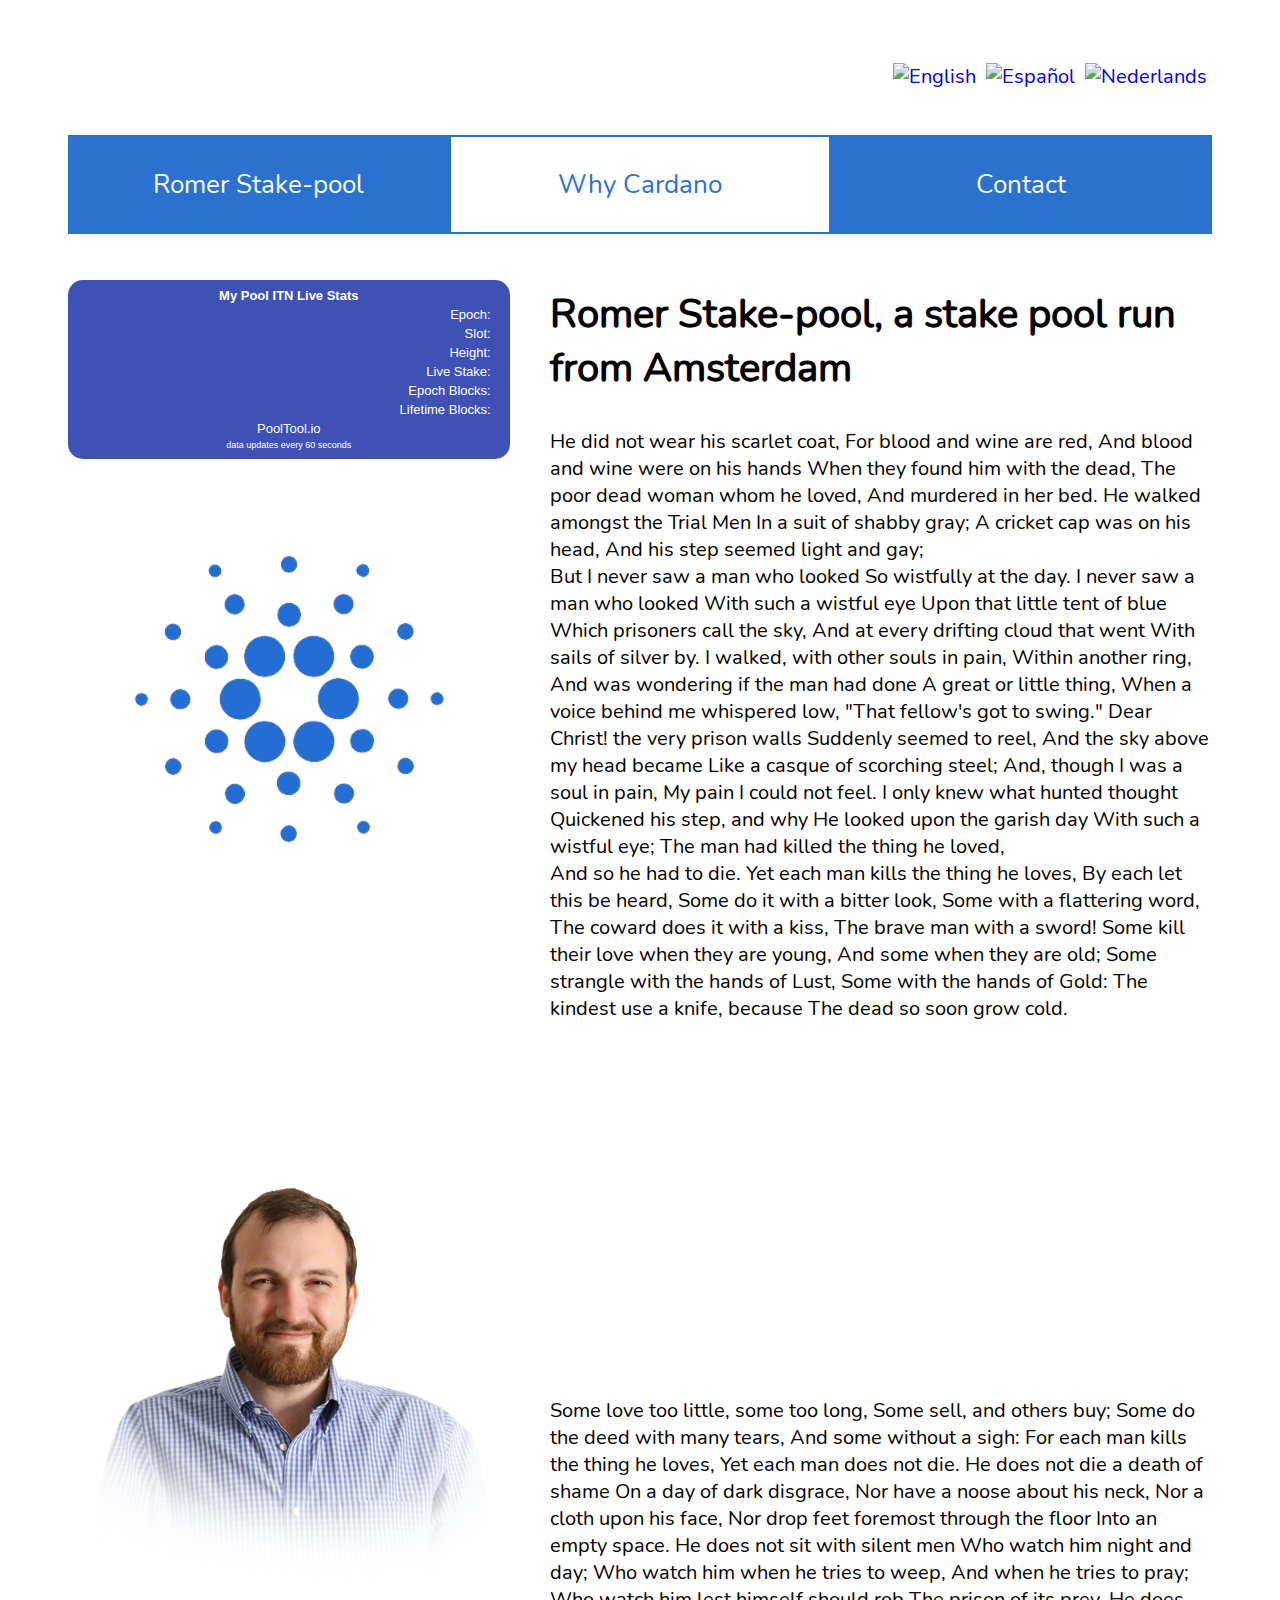
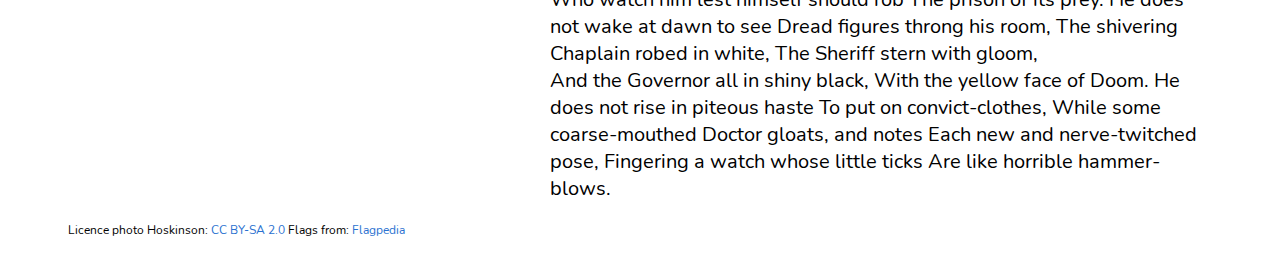
==== index.html @ c76e5693 "concept ontwerp" ====
<!DOCTYPE html>
<html lang="en">

<head>
    <meta charset="UTF-8">
    <meta http-equiv="X-UA-Compatible" content="IE=edge">
    <meta name="viewport" content="width=device-width, initial-scale=1.0">
    <script src="https://ajax.googleapis.com/ajax/libs/jquery/3.4.1/jquery.min.js"></script>
    <script src="https://cdnjs.cloudflare.com/ajax/libs/numeral.js/2.0.6/numeral.min.js"></script>
    <script defer type="text/javascript" src="pooltool.js"></script>
    <link rel="stylesheet" type="text/css" href="ptwidgetstyle.css">
    <link rel="stylesheet" type="text/css" href="style.css">
    <title>Romer Stakepool</title>
</head>

<body>

    <header>
        <ul>
            <li><a href="index.html"><img
                src="https://flagcdn.com/gb.svg"
                height="40"
                alt="English"></a></li>
            <li><a href="es.html"><img
                src="https://flagcdn.com/es.svg"
                height="40"
                alt="Español"></a></li>
                <li><a href="nl.html"><img
                    src="https://flagcdn.com/nl.svg"
                    height="40"
                    alt="Nederlands"></a></li>
        </ul>
    </header>

    <nav class = "nav">
        <ul>
        <li><a href="index.html">Romer Stake-pool</a> </li>
        <li><a href="about.html">Why Cardano</a> </li>
        <li><a href="contact.html">Contact</a></li>
    </ul>
    </nav>

    <div class="container">
        <table class="ptwidget">
            <tr>
                <th colspan=2>My Pool ITN Live Stats</th>
            </tr>
            <tr>
                <td class="ptwidgetright">Epoch:</td>
                <td class="ptwidgetleft" id="ptepoch"></td>
            </tr>
            <tr>
                <td class="ptwidgetright">Slot:</td>
                <td class="ptwidgetleft" id="ptslot"></td>
            </tr>
            <tr>
                <td class="ptwidgetright">Height:</td>
                <td class="ptwidgetleft" id="ptheight"></td>
            </tr>
            <tr>
                <td class="ptwidgetright">Live Stake:</td>
                <td class="ptwidgetleft" id="ptstake"></td>
            </tr>
            <tr>
                <td class="ptwidgetright">Epoch Blocks:</td>
                <td class="ptwidgetleft" id="pteblocks"></td>
            </tr>
            <tr>
                <td class="ptwidgetright">Lifetime Blocks:</td>
                <td class="ptwidgetleft" id="ptlblocks"></td>
            </tr>

            <tr>
                <td colspan=2 class="ptwidgetcenter"><a class="ptwidget" href="https://pooltool.io" target="_blank">
                        PoolTool.io</a>
                    <br /><span class="ptwidget">data updates every 60 seconds</span>
                </td>
            </tr>
        </table>

        <div class="text">
            <h2>Romer Stake-pool, a stake pool run from Amsterdam</h2>
            <p>He did not wear his scarlet coat,
                For blood and wine are red,
                And blood and wine were on his hands
                When they found him with the dead,
                The poor dead woman whom he loved,
                And murdered in her bed.
                
                He walked amongst the Trial Men
                In a suit of shabby gray;
                A cricket cap was on his head,
                And his step seemed light and gay; <br/>
                But I never saw a man who looked
                So wistfully at the day.
                
                I never saw a man who looked
                With such a wistful eye
                Upon that little tent of blue
                Which prisoners call the sky,
                And at every drifting cloud that went
                With sails of silver by.
                
                I walked, with other souls in pain,
                Within another ring,
                And was wondering if the man had done
                A great or little thing,
                When a voice behind me whispered low,
                "That fellow's got to swing."
                
                Dear Christ! the very prison walls
                Suddenly seemed to reel,
                And the sky above my head became
                Like a casque of scorching steel;
                And, though I was a soul in pain,
                My pain I could not feel.
                
                I only knew what hunted thought
                Quickened his step, and why
                He looked upon the garish day
                With such a wistful eye;
                The man had killed the thing he loved,<br/>
                And so he had to die.
                
                Yet each man kills the thing he loves,
                By each let this be heard,
                Some do it with a bitter look,
                Some with a flattering word,
                The coward does it with a kiss,
                The brave man with a sword!
                
                Some kill their love when they are young,
                And some when they are old;
                Some strangle with the hands of Lust,
                Some with the hands of Gold:
                The kindest use a knife, because
                The dead so soon grow cold.
                <iframe width="560" height="315" src="https://www.youtube.com/embed/MtN1YnoL46Q" frameborder="0" allow="accelerometer; autoplay; clipboard-write; encrypted-media; gyroscope; picture-in-picture" allowfullscreen></iframe>
                Some love too little, some too long,
                Some sell, and others buy;
                Some do the deed with many tears,
                And some without a sigh:
                For each man kills the thing he loves,
                Yet each man does not die.
                
                He does not die a death of shame
                On a day of dark disgrace,
                Nor have a noose about his neck,
                Nor a cloth upon his face,
                Nor drop feet foremost through the floor
                Into an empty space.
                
                He does not sit with silent men
                Who watch him night and day;
                Who watch him when he tries to weep,
                And when he tries to pray;
                Who watch him lest himself should rob
                The prison of its prey.
                
                He does not wake at dawn to see
                Dread figures throng his room,
                The shivering Chaplain robed in white,
                The Sheriff stern with gloom,<br/>
                And the Governor all in shiny black,
                With the yellow face of Doom.
                
                He does not rise in piteous haste
                To put on convict-clothes,
                While some coarse-mouthed Doctor gloats, and notes
                Each new and nerve-twitched pose,
                Fingering a watch whose little ticks
                Are like horrible hammer-blows.
                </p>
        </div>

        <div class="logo">
            <img src="logo.png" width = "400px" alt="Cardano Logo">
        </div>

        <div class="img">
            <img src="Charles_Hoskinson.png" width = "400px" alt="Charles Hoskinson">
        </div>

    </div>
    <footer>
        Licence photo Hoskinson: <a href="https://creativecommons.org/licenses/by-sa/2.0/">CC BY-SA 2.0</a>
        Flags from: <a href="https://flagpedia.net">Flagpedia</a>
    </footer>
</body>

</html>
---- ptwidgetstyle.css ----
span.ptwidget {
    font-size:xx-small;
}
img.ptwidget {
    vertical-align:middle;
    height: 20px;
    width: 20px;
}
a.ptwidget {
    color: #ffffff;
}
td.ptwidgetcenter {
    text-align: center;
}
td.ptwidgetright {
    text-align: right;
}
td.ptwidgetleft {
    text-align: left;
}
table.ptwidget {
    color: #ffffff;
    background-color: rgb(63, 81, 181) !important;
    border-radius: 15px;
    padding: 5px;
    font-family: sans-serif;
    font-size:small;
}
---- style.css ----
@font-face {
  font-family: Nunito;
  src: url(Nunito-Regular.ttf);
}

body {
  padding: 1.5em 3em;
  font-family: Nunito;
  font-size: 20px;
}

h2 {
  font-size: 40px;
}

header {
  margin-bottom: 2em;
}

header ul {
  display: -webkit-box;
  display: -ms-flexbox;
  display: flex;
  -webkit-box-pack: end;
      -ms-flex-pack: end;
          justify-content: flex-end;
}

header ul li {
  margin: 5px;
}

.nav ul {
  display: -webkit-box;
  display: -ms-flexbox;
  display: flex;
  -webkit-box-align: stretch;
      -ms-flex-align: stretch;
          align-items: stretch;
}

.nav ul li {
  width: 30vw;
  padding: 30px;
  border: solid #2a71d0 2px;
  text-align: center;
  background-color: #2a71d0;
  font-size: 26px;
}

.nav ul li a {
  color: white;
}

.nav ul li:nth-child(2) {
  background-color: white;
}

.nav ul li:nth-child(2) a {
  color: #2a71d0;
}

.container {
  display: -ms-grid;
  display: grid;
  -ms-grid-columns: 0.8fr 1.2fr;
      grid-template-columns: 0.8fr 1.2fr;
  -ms-grid-rows: 0.2fr 1fr 1fr;
      grid-template-rows: 0.2fr 1fr 1fr;
  gap: 2em 2em;
      grid-template-areas: "a d" "b d" "c d";
}

.ptwidget {
  -ms-grid-row: 1;
  -ms-grid-column: 1;
  grid-area: a;
  margin-top: 2em;
}

.logo {
  -ms-grid-row: 2;
  -ms-grid-column: 1;
  grid-area: b;
  -ms-grid-column-align: center;
      justify-self: center;
}

.img {
  -ms-grid-row: 3;
  -ms-grid-column: 1;
  grid-area: c;
  -ms-grid-column-align: center;
      justify-self: center;
}

.text {
  -ms-grid-row: 1;
  -ms-grid-row-span: 3;
  -ms-grid-column: 2;
  grid-area: d;
}

.text iframe {
  display: block;
  margin: 1.5em auto;
}

ul {
  list-style: none;
  -webkit-padding-start: 0;
          padding-inline-start: 0;
}

a {
  text-decoration: none;
}

a:hover {
  text-decoration: underline;
}

.form {
  width: 60vw;
  margin: 0 auto;
}

.form textarea {
  width: 60vw;
  border: 2px #2a71d0 solid;
  border-radius: 2px;
  font-size: 20px;
}

.form input {
  width: 40vw;
  font-size: 20px;
  border: 2px #2a71d0 solid;
  border-radius: 2px;
}

.form button {
  padding: 0.8em;
  font-size: 18px;
  background-color: #2a71d0;
  color: white;
}

footer {
  font-size: 12px;
}

footer a {
  color: #2a71d0;
}

@media (max-width: 700px) {
  .container {
    display: block;
  }
  .text {
    width: 90vw;
  }
}
/*# sourceMappingURL=style.css.map */
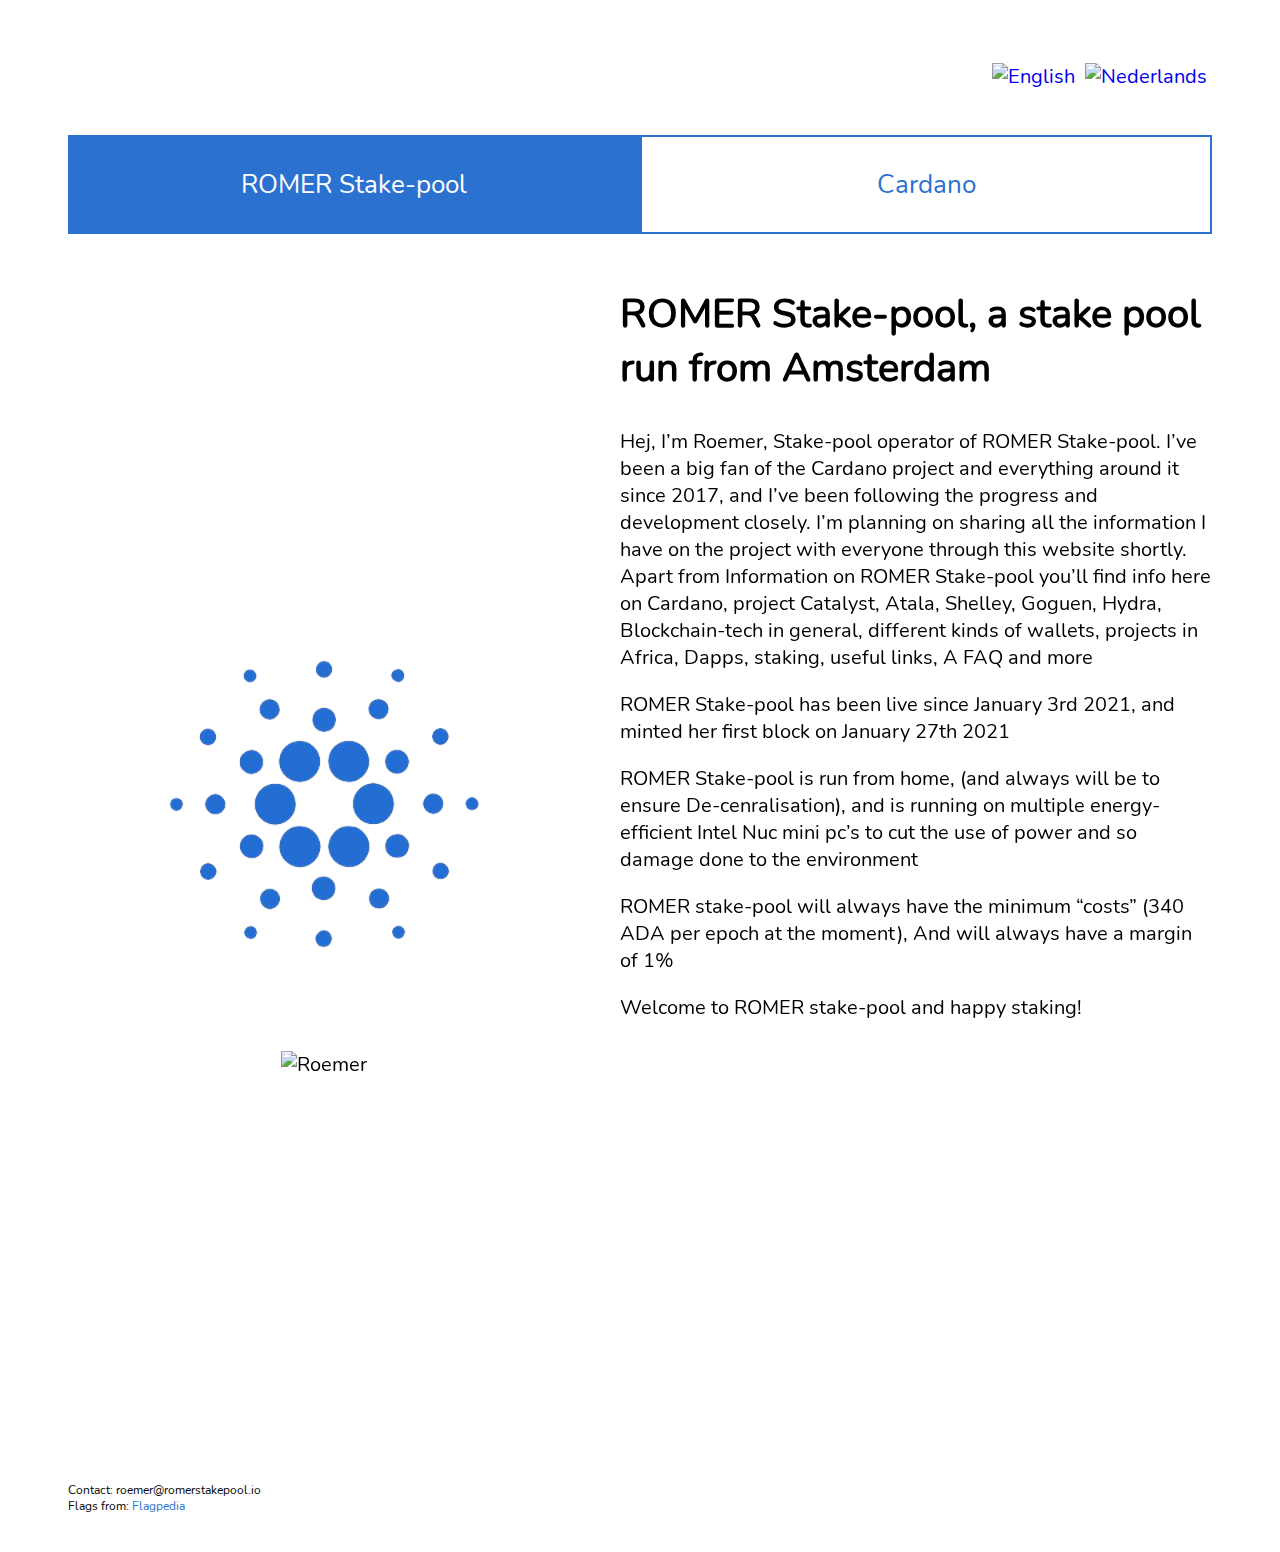
==== commit 541691e1: "eerste live versie" ====
--- a/index.html
+++ b/index.html
@@ -5,185 +5,79 @@
     <meta charset="UTF-8">
     <meta http-equiv="X-UA-Compatible" content="IE=edge">
     <meta name="viewport" content="width=device-width, initial-scale=1.0">
-    <script src="https://ajax.googleapis.com/ajax/libs/jquery/3.4.1/jquery.min.js"></script>
-    <script src="https://cdnjs.cloudflare.com/ajax/libs/numeral.js/2.0.6/numeral.min.js"></script>
-    <script defer type="text/javascript" src="pooltool.js"></script>
-    <link rel="stylesheet" type="text/css" href="ptwidgetstyle.css">
-    <link rel="stylesheet" type="text/css" href="style.css">
-    <title>Romer Stakepool</title>
+    <link rel="stylesheet" type="text/css" href="css/style.css">
+    <title>ROMER ROKXS</title>
 </head>
 
 <body>
 
     <header>
         <ul>
-            <li><a href="index.html"><img
-                src="https://flagcdn.com/gb.svg"
-                height="40"
-                alt="English"></a></li>
-            <li><a href="es.html"><img
-                src="https://flagcdn.com/es.svg"
-                height="40"
-                alt="Español"></a></li>
-                <li><a href="nl.html"><img
-                    src="https://flagcdn.com/nl.svg"
-                    height="40"
-                    alt="Nederlands"></a></li>
+            <li><a href="index.html"><img src="https://flagcdn.com/gb.svg" height="40" alt="English"></a></li>
+            <li><a href="\dutch\nl.html"><img src="https://flagcdn.com/nl.svg" height="40" alt="Nederlands"></a></li>
         </ul>
     </header>
 
-    <nav class = "nav">
+    <nav class="nav">
         <ul>
-        <li><a href="index.html">Romer Stake-pool</a> </li>
-        <li><a href="about.html">Why Cardano</a> </li>
-        <li><a href="contact.html">Contact</a></li>
-    </ul>
+            <li><a href="index.html">ROMER Stake-pool</a> </li>
+            <li><a href="\about\about.html">Cardano</a> </li>
+        </ul>
     </nav>
 
     <div class="container">
-        <table class="ptwidget">
-            <tr>
-                <th colspan=2>My Pool ITN Live Stats</th>
-            </tr>
-            <tr>
-                <td class="ptwidgetright">Epoch:</td>
-                <td class="ptwidgetleft" id="ptepoch"></td>
-            </tr>
-            <tr>
-                <td class="ptwidgetright">Slot:</td>
-                <td class="ptwidgetleft" id="ptslot"></td>
-            </tr>
-            <tr>
-                <td class="ptwidgetright">Height:</td>
-                <td class="ptwidgetleft" id="ptheight"></td>
-            </tr>
-            <tr>
-                <td class="ptwidgetright">Live Stake:</td>
-                <td class="ptwidgetleft" id="ptstake"></td>
-            </tr>
-            <tr>
-                <td class="ptwidgetright">Epoch Blocks:</td>
-                <td class="ptwidgetleft" id="pteblocks"></td>
-            </tr>
-            <tr>
-                <td class="ptwidgetright">Lifetime Blocks:</td>
-                <td class="ptwidgetleft" id="ptlblocks"></td>
-            </tr>
-
-            <tr>
-                <td colspan=2 class="ptwidgetcenter"><a class="ptwidget" href="https://pooltool.io" target="_blank">
-                        PoolTool.io</a>
-                    <br /><span class="ptwidget">data updates every 60 seconds</span>
-                </td>
-            </tr>
-        </table>
-
+        <div class="widget">
+            <iframe width="400" height="270" frameborder="0"
+                src="https://js.adapools.org/widget.html?pool=7c5ec13dc6be50f6b3a319efbcf599f8602d868a07310d1f1e760bc4&whitelabel=true"><a
+                    href="https://adapools.org/pool/7c5ec13dc6be50f6b3a319efbcf599f8602d868a07310d1f1e760bc4">Detail</a></iframe>
+        </div>
         <div class="text">
-            <h2>Romer Stake-pool, a stake pool run from Amsterdam</h2>
-            <p>He did not wear his scarlet coat,
-                For blood and wine are red,
-                And blood and wine were on his hands
-                When they found him with the dead,
-                The poor dead woman whom he loved,
-                And murdered in her bed.
-                
-                He walked amongst the Trial Men
-                In a suit of shabby gray;
-                A cricket cap was on his head,
-                And his step seemed light and gay; <br/>
-                But I never saw a man who looked
-                So wistfully at the day.
-                
-                I never saw a man who looked
-                With such a wistful eye
-                Upon that little tent of blue
-                Which prisoners call the sky,
-                And at every drifting cloud that went
-                With sails of silver by.
-                
-                I walked, with other souls in pain,
-                Within another ring,
-                And was wondering if the man had done
-                A great or little thing,
-                When a voice behind me whispered low,
-                "That fellow's got to swing."
-                
-                Dear Christ! the very prison walls
-                Suddenly seemed to reel,
-                And the sky above my head became
-                Like a casque of scorching steel;
-                And, though I was a soul in pain,
-                My pain I could not feel.
-                
-                I only knew what hunted thought
-                Quickened his step, and why
-                He looked upon the garish day
-                With such a wistful eye;
-                The man had killed the thing he loved,<br/>
-                And so he had to die.
-                
-                Yet each man kills the thing he loves,
-                By each let this be heard,
-                Some do it with a bitter look,
-                Some with a flattering word,
-                The coward does it with a kiss,
-                The brave man with a sword!
-                
-                Some kill their love when they are young,
-                And some when they are old;
-                Some strangle with the hands of Lust,
-                Some with the hands of Gold:
-                The kindest use a knife, because
-                The dead so soon grow cold.
-                <iframe width="560" height="315" src="https://www.youtube.com/embed/MtN1YnoL46Q" frameborder="0" allow="accelerometer; autoplay; clipboard-write; encrypted-media; gyroscope; picture-in-picture" allowfullscreen></iframe>
-                Some love too little, some too long,
-                Some sell, and others buy;
-                Some do the deed with many tears,
-                And some without a sigh:
-                For each man kills the thing he loves,
-                Yet each man does not die.
-                
-                He does not die a death of shame
-                On a day of dark disgrace,
-                Nor have a noose about his neck,
-                Nor a cloth upon his face,
-                Nor drop feet foremost through the floor
-                Into an empty space.
-                
-                He does not sit with silent men
-                Who watch him night and day;
-                Who watch him when he tries to weep,
-                And when he tries to pray;
-                Who watch him lest himself should rob
-                The prison of its prey.
-                
-                He does not wake at dawn to see
-                Dread figures throng his room,
-                The shivering Chaplain robed in white,
-                The Sheriff stern with gloom,<br/>
-                And the Governor all in shiny black,
-                With the yellow face of Doom.
-                
-                He does not rise in piteous haste
-                To put on convict-clothes,
-                While some coarse-mouthed Doctor gloats, and notes
-                Each new and nerve-twitched pose,
-                Fingering a watch whose little ticks
-                Are like horrible hammer-blows.
-                </p>
+            <h2>ROMER Stake-pool, a stake pool run from Amsterdam</h2>
+            <p>Hej, I’m Roemer, Stake-pool operator of ROMER Stake-pool. I’ve been a big fan of the Cardano
+                project and everything around it since 2017, and I’ve been following the progress and
+                development closely. I’m planning on sharing all the information I have on the project with
+                everyone through this website shortly. Apart from Information on ROMER Stake-pool you’ll find
+                info here on Cardano, project Catalyst, Atala, Shelley, Goguen, Hydra, Blockchain-tech in
+                general, different kinds of wallets, projects in Africa, Dapps, staking, useful links, A FAQ and
+                more
+            </p>
+            <p>
+                ROMER Stake-pool has been live since January 3rd 2021, and minted her first block on
+                January 27th 2021
+            </p>
+            <p>
+                ROMER Stake-pool is run from home, (and always will be to ensure De-cenralisation), and is
+                running on multiple energy-efficient Intel Nuc mini pc’s to cut the use of power and so damage
+                done to the environment
+            </p>
+            <p>
+                ROMER stake-pool will always have the minimum “costs” (340 ADA per epoch at the moment),
+                And will always have a margin of 1%
+            </p>
+            <p>
+                Welcome to ROMER stake-pool and happy staking!
+            </p>
+            <p style="text-align: center;">
+                <iframe width="560" height="315" src="https://www.youtube.com/embed/l_Nv0-PVrnM"
+                title="YouTube video player" frameborder="0"
+                allow="accelerometer; autoplay; clipboard-write; encrypted-media; gyroscope; picture-in-picture"
+                allowfullscreen></iframe>
+            </p>
         </div>
 
+
         <div class="logo">
-            <img src="logo.png" width = "400px" alt="Cardano Logo">
+            <img src="img/logo.png" width="400px" alt="Cardano Logo">
         </div>
 
         <div class="img">
-            <img src="Charles_Hoskinson.png" width = "400px" alt="Charles Hoskinson">
+            <img src="img/roemer.png" width="400px"  alt="Roemer">
         </div>
+
 
     </div>
     <footer>
-        Licence photo Hoskinson: <a href="https://creativecommons.org/licenses/by-sa/2.0/">CC BY-SA 2.0</a>
+        Contact: roemer@romerstakepool.io <br>
         Flags from: <a href="https://flagpedia.net">Flagpedia</a>
     </footer>
 </body>
--- a/css/style.css
+++ b/css/style.css
@@ -0,0 +1,144 @@
+@font-face {
+  font-family: Nunito;
+  src: url(Nunito-Regular.ttf);
+}
+
+body {
+  padding: 1.5em 3em;
+  font-family: Nunito;
+  font-size: 20px;
+}
+
+h2 {
+  font-size: 40px;
+}
+
+header {
+  margin-bottom: 2em;
+}
+
+header ul {
+  display: -webkit-box;
+  display: -ms-flexbox;
+  display: flex;
+  -webkit-box-pack: end;
+      -ms-flex-pack: end;
+          justify-content: flex-end;
+}
+
+header ul li {
+  margin: 5px;
+}
+
+.nav ul {
+  display: -webkit-box;
+  display: -ms-flexbox;
+  display: flex;
+  -webkit-box-align: stretch;
+      -ms-flex-align: stretch;
+          align-items: stretch;
+}
+
+.nav ul li {
+  width: 50vw;
+  padding: 30px;
+  border: solid #2a71d0 2px;
+  text-align: center;
+  background-color: #2a71d0;
+  font-size: 26px;
+}
+
+.nav ul li a {
+  color: white;
+}
+
+.nav ul li:nth-child(2) {
+  background-color: white;
+}
+
+.nav ul li:nth-child(2) a {
+  color: #2a71d0;
+}
+
+.container {
+  display: -ms-grid;
+  display: grid;
+  -ms-grid-columns: 0.8fr 1.2fr;
+      grid-template-columns: 0.8fr 1.2fr;
+  -ms-grid-rows: 0.2fr 0.5fr 1fr;
+      grid-template-rows: 0.2fr 0.5fr 1fr;
+  gap: 2em 2em;
+      grid-template-areas: "a d"+ "b d"+ "c d";
+}
+
+.widget {
+  margin-top: 2em;
+}
+
+.widget iframe {
+  width: 40vw;
+  display: block;
+  margin: 0 auto;
+}
+
+.logo {
+  -ms-grid-row: 2;
+  -ms-grid-column: 1;
+  grid-area: b;
+  -ms-grid-column-align: center;
+      justify-self: center;
+}
+
+.img {
+  -ms-grid-row: 3;
+  -ms-grid-column: 1;
+  grid-area: c;
+  -ms-grid-column-align: center;
+      justify-self: center;
+}
+
+.text {
+  -ms-grid-row: 1;
+  -ms-grid-row-span: 3;
+  -ms-grid-column: 2;
+  grid-area: d;
+}
+
+.text iframe {
+  margin-top: 2em;
+}
+
+ul {
+  list-style: none;
+  -webkit-padding-start: 0;
+          padding-inline-start: 0;
+}
+
+a {
+  text-decoration: none;
+}
+
+a:hover {
+  text-decoration: underline;
+}
+
+footer {
+  margin-top: 2em;
+  font-size: 12px;
+}
+
+footer a {
+  color: #2a71d0;
+}
+
+@media (max-width: 700px) {
+  .container {
+    display: block;
+  }
+  .text {
+    width: 90vw;
+  }
+}
+/*# sourceMappingURL=style.css.map */